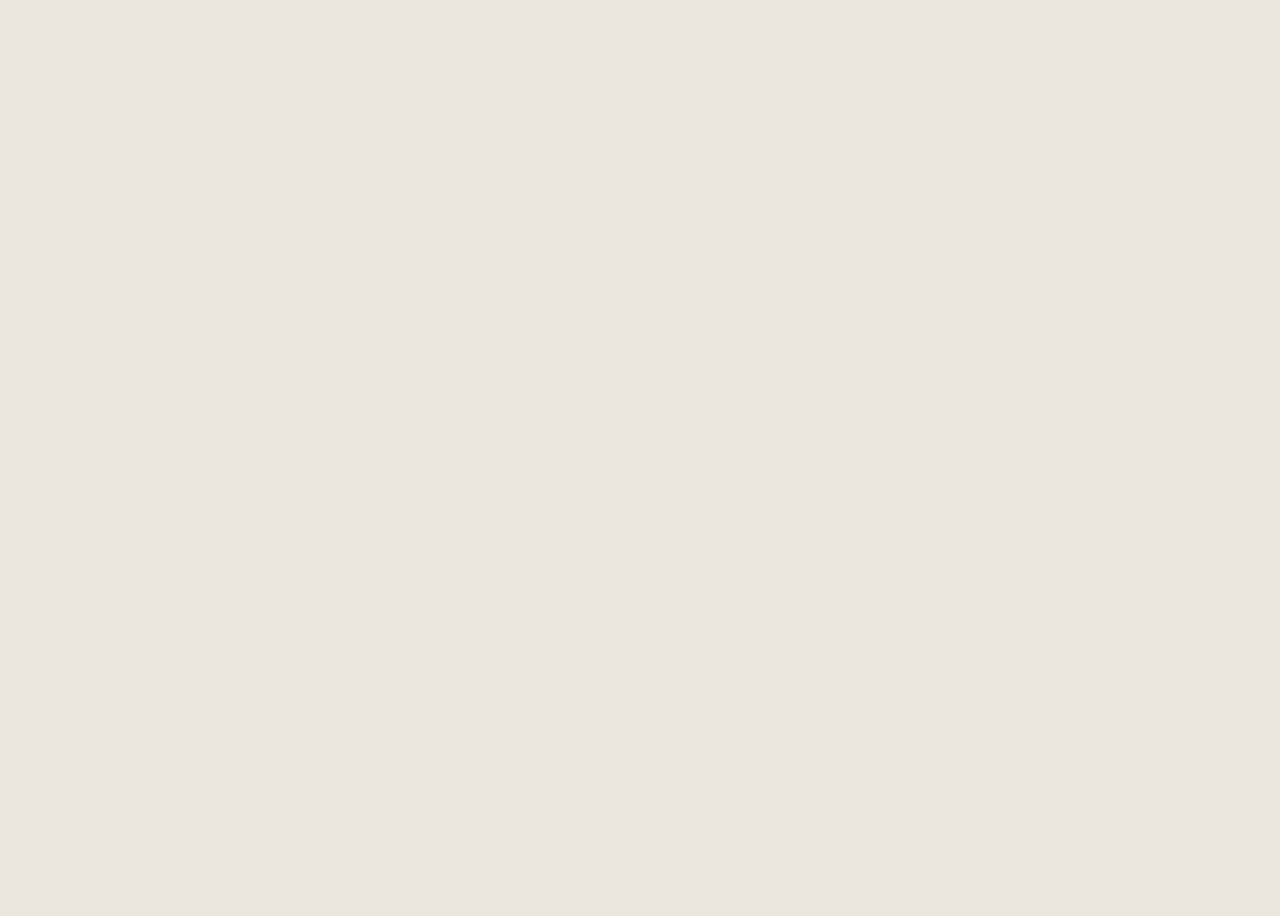
==== admin/index.html @ b7503c45 "feat: add password-protected blog panel at /admin Cloudflare Pages Functions under functions/api han" ====
<!doctype html>
<html lang="pt-BR">
<head>
<meta charset="utf-8">
<meta name="viewport" content="width=device-width, initial-scale=1">
<meta name="robots" content="noindex, nofollow">
<title>Painel do Blog | JUNO</title>
<link rel="icon" href="/favicon.ico" sizes="any">
<link rel="icon" href="/assets/img/favicon.svg" type="image/svg+xml">
<link rel="stylesheet" href="/assets/css/base.css">
<link rel="stylesheet" href="/admin/admin.css">
</head>
<body>
<div class="app">

<header class="top" id="top" hidden>
  <a href="/admin/" class="brand"><span class="juno-logo" aria-hidden="true"></span><span>Blog</span></a>
  <div class="top-actions">
    <a class="link" href="/blog.html" target="_blank" rel="noopener">Ver blog ↗</a>
    <button type="button" class="link" id="logout">Sair</button>
  </div>
</header>

<!-- login -->
<section class="view login" id="v-login" hidden>
  <form class="card login-card" id="login-form">
    <span class="juno-logo login-logo" aria-hidden="true"></span>
    <h1>Painel do blog</h1>
    <p class="mute">Entre com a senha pra escrever e publicar posts.</p>
    <label class="field">
      <span>Senha</span>
      <input type="password" id="password" autocomplete="current-password" required>
    </label>
    <p class="error" id="login-error" role="alert" hidden></p>
    <button type="submit" class="btn">Entrar</button>
  </form>
</section>

<!-- lista -->
<section class="view wrap-admin" id="v-list" hidden>
  <div class="list-head">
    <div>
      <h1>Posts</h1>
      <p class="mute" id="list-count"></p>
    </div>
    <button type="button" class="btn" id="new-post">+ Novo post</button>
  </div>
  <div id="list" class="list" aria-live="polite"></div>
</section>

<!-- editor -->
<section class="view wrap-admin" id="v-edit" hidden>
  <div class="edit-head">
    <button type="button" class="link" id="back">← Todos os posts</button>
    <span class="mute" id="draft-status" aria-live="polite"></span>
  </div>

  <div class="edit-grid">
    <div class="edit-main">
      <div class="tabs" role="tablist" aria-label="Idioma">
        <button type="button" role="tab" class="tab" data-lang="pt" aria-selected="true">Português</button>
        <button type="button" role="tab" class="tab" data-lang="en" aria-selected="false">Inglês <span class="mute">(opcional)</span></button>
      </div>
      <p class="hint" id="en-hint" hidden>Se deixar o inglês em branco, quem vê o site em inglês lê a versão em português.</p>

      <input class="title-input" id="f-title" placeholder="Título do post" aria-label="Título">
      <textarea class="excerpt-input" id="f-excerpt" rows="2" placeholder="Resumo curto (aparece na lista do blog)" aria-label="Resumo"></textarea>

      <div class="toolbar" role="toolbar" aria-label="Formatação">
        <button type="button" data-fmt="bold" title="Negrito"><strong>B</strong></button>
        <button type="button" data-fmt="italic" title="Itálico"><em>I</em></button>
        <button type="button" data-fmt="h2" title="Subtítulo">Subtítulo</button>
        <button type="button" data-fmt="h3" title="Subtítulo menor">Sub menor</button>
        <button type="button" data-fmt="quote" title="Citação">“ Citação</button>
        <button type="button" data-fmt="ul" title="Lista">• Lista</button>
        <button type="button" data-fmt="ol" title="Lista numerada">1. Lista</button>
        <button type="button" data-fmt="link" title="Link">Link</button>
        <button type="button" data-fmt="image" title="Imagem">Imagem</button>
        <button type="button" data-fmt="hr" title="Linha divisória">—</button>
      </div>
      <textarea class="body-input" id="f-body" placeholder="Escreva o texto aqui. Deixe uma linha em branco entre os parágrafos." aria-label="Texto do post"></textarea>
      <input type="file" id="body-image" accept="image/*" hidden>
    </div>

    <aside class="edit-side">
      <div class="card side-card">
        <button type="button" class="btn" id="publish">Publicar</button>
        <button type="button" class="btn ghost" id="preview">Pré-visualizar</button>
        <p class="error" id="edit-error" role="alert" hidden></p>
      </div>

      <div class="card side-card">
        <label class="field">
          <span>Data</span>
          <input type="date" id="f-date" required>
        </label>
        <label class="field">
          <span>Categoria</span>
          <input id="f-category" list="categories" placeholder="Ex.: Branding">
          <datalist id="categories"></datalist>
        </label>
        <label class="field">
          <span>Endereço do post</span>
          <input id="f-slug" placeholder="gerado-pelo-titulo" spellcheck="false">
          <small class="mute" id="slug-url"></small>
        </label>
      </div>

      <div class="card side-card">
        <span class="field-label">Capa <span class="mute">(opcional)</span></span>
        <div class="cover" id="cover-box">
          <img id="cover-img" alt="" hidden>
          <span class="mute" id="cover-empty">Sem capa</span>
        </div>
        <div class="row">
          <label class="btn ghost small">Escolher imagem<input type="file" id="cover-file" accept="image/*" hidden></label>
          <button type="button" class="btn ghost small" id="cover-remove" hidden>Remover</button>
        </div>
      </div>

      <details class="card side-card help">
        <summary>Como formatar o texto</summary>
        <ul>
          <li>Linha em branco separa parágrafos</li>
          <li><code>## Título</code> subtítulo</li>
          <li><code>**texto**</code> negrito, <code>*texto*</code> itálico</li>
          <li><code>&gt; texto</code> citação em destaque</li>
          <li><code>- item</code> lista, <code>1. item</code> lista numerada</li>
          <li><code>[texto](https://…)</code> link</li>
          <li><code>---</code> linha divisória</li>
        </ul>
      </details>
    </aside>
  </div>
</section>

<div class="toast" id="toast" role="status" hidden></div>
</div>
<script src="/assets/js/common.js"></script>
<script src="/admin/admin.js"></script>
</body>
</html>
---- admin/admin.css ----
/* JUNO, painel do blog */
:root{--bg:#ECE7DE;--fg:#0F0F0D;--mute:#6E675E;--body:#2E2B27;--line:rgba(15,15,13,.14);--card:#F4F1EB;--err:#B3261E}
body{background:var(--bg);color:var(--fg)}
[hidden]{display:none!important}
.app{min-height:100vh}
.mute{color:var(--mute)}
.wrap-admin{max-width:1240px;margin:0 auto;padding:0 clamp(16px,4vw,48px) 80px}
h1{margin:0;font-size:clamp(36px,5vw,56px);font-weight:900;letter-spacing:-.02em;line-height:1}

/* topo */
.top{position:sticky;top:0;z-index:20;display:flex;justify-content:space-between;align-items:center;gap:16px;padding:14px clamp(16px,4vw,48px);background:rgba(236,231,222,.86);backdrop-filter:blur(12px);-webkit-backdrop-filter:blur(12px);border-bottom:1px solid var(--line)}
.brand{display:flex;align-items:center;gap:12px;text-decoration:none;font-size:15px;color:var(--mute)}
.brand .juno-logo{display:block;height:18px;color:var(--fg)}
.top-actions{display:flex;gap:4px;align-items:center}
.link{background:none;border:0;font:inherit;font-size:15px;color:var(--fg);cursor:pointer;text-decoration:none;padding:10px 12px;border-radius:999px;min-height:44px;display:inline-flex;align-items:center}
.link:hover{opacity:1;background:rgba(15,15,13,.07)}

/* botões e campos */
.btn{display:inline-flex;align-items:center;justify-content:center;gap:8px;min-height:48px;padding:0 24px;border-radius:999px;border:1px solid var(--fg);background:var(--fg);color:var(--bg);font:inherit;font-size:15px;cursor:pointer;text-decoration:none;white-space:nowrap}
.btn:hover{opacity:.85;color:var(--bg)}
.btn.ghost{background:transparent;color:var(--fg)}
.btn.ghost:hover{background:var(--fg);color:var(--bg);opacity:1}
.btn.small{min-height:40px;padding:0 16px;font-size:14px}
.btn.danger{border-color:var(--err);color:var(--err);background:transparent}
.btn.danger:hover{background:var(--err);color:#fff;opacity:1}
.btn:disabled{opacity:.5;cursor:progress}
.card{background:var(--card);border:1px solid var(--line);border-radius:18px}
.field{display:flex;flex-direction:column;gap:8px;font-size:14px}
.field>span,.field-label{font-size:13px;letter-spacing:.5px;color:var(--mute)}
.field input{font:inherit;font-size:16px;color:var(--fg);background:var(--bg);border:1px solid var(--line);border-radius:10px;padding:11px 12px;min-height:44px;width:100%}
.field input:focus,.title-input:focus,.excerpt-input:focus,.body-input:focus{outline:2px solid var(--fg);outline-offset:1px}
.field small{font-size:12px;word-break:break-all}
.error{margin:0;color:var(--err);font-size:14px;line-height:1.4}
.hint{margin:0 0 8px;font-size:14px;color:var(--mute)}
.row{display:flex;gap:8px;flex-wrap:wrap}

/* login */
.login{min-height:100vh;display:flex;align-items:center;justify-content:center;padding:24px 16px}
.login-card{width:100%;max-width:400px;padding:36px 32px;display:flex;flex-direction:column;gap:18px}
.login-card h1{font-size:34px}
.login-card p{margin:0}
.login-logo{display:block;height:22px;width:max-content}

/* lista */
.list-head{display:flex;justify-content:space-between;align-items:flex-end;gap:16px;flex-wrap:wrap;padding:clamp(40px,6vw,72px) 0 28px}
.list-head p{margin:10px 0 0}
.post{display:grid;grid-template-columns:96px minmax(0,1fr) auto;gap:20px;align-items:center;padding:20px 0;border-top:1px solid var(--line)}
.post:last-child{border-bottom:1px solid var(--line)}
.post-thumb{width:96px;aspect-ratio:4/3;border-radius:10px;object-fit:cover;background:var(--card);border:1px solid var(--line);display:block}
.post h2{margin:0;font-size:clamp(19px,2vw,24px);font-weight:500;line-height:1.2}
.post p{margin:6px 0 0;font-size:14px;color:var(--mute)}
.post-actions{display:flex;gap:8px}
.empty{padding:56px 0;border-top:1px solid var(--line);color:var(--mute);font-size:18px}
@media (max-width:640px){.post{grid-template-columns:64px minmax(0,1fr)}.post-thumb{width:64px}.post-actions{grid-column:1/-1}}

/* editor */
.edit-head{display:flex;justify-content:space-between;align-items:center;gap:12px;padding:20px 0 8px;margin-left:-12px}
.edit-head .mute{font-size:13px}
.edit-grid{display:grid;grid-template-columns:minmax(0,1fr) 320px;gap:32px;align-items:start}
@media (max-width:900px){.edit-grid{grid-template-columns:1fr}}
.tabs{display:flex;gap:6px;margin:8px 0 16px}
.tab{font:inherit;font-size:14px;min-height:40px;padding:0 16px;border-radius:999px;border:1px solid var(--line);background:transparent;color:var(--fg);cursor:pointer}
.tab[aria-selected="true"]{background:var(--fg);color:var(--bg);border-color:var(--fg)}
.tab[aria-selected="true"] .mute{color:inherit;opacity:.7}
.title-input{display:block;width:100%;font:inherit;font-weight:900;font-size:clamp(30px,4vw,48px);line-height:1.05;letter-spacing:-.02em;color:var(--fg);background:transparent;border:0;border-radius:8px;padding:6px 0;margin:0}
.excerpt-input{display:block;width:100%;font:inherit;font-size:19px;line-height:1.45;font-weight:500;color:var(--body);background:transparent;border:0;border-radius:8px;padding:6px 0;margin:8px 0 20px;resize:vertical}
.title-input::placeholder,.excerpt-input::placeholder,.body-input::placeholder{color:var(--mute);opacity:.7}
.toolbar{position:sticky;top:73px;z-index:5;display:flex;flex-wrap:wrap;gap:4px;padding:6px;background:var(--card);border:1px solid var(--line);border-radius:14px 14px 0 0;border-bottom:0}
.toolbar button{font:inherit;font-size:14px;min-height:36px;min-width:36px;padding:0 10px;border:0;border-radius:8px;background:transparent;color:var(--fg);cursor:pointer}
.toolbar button:hover{background:rgba(15,15,13,.08)}
.body-input{display:block;width:100%;min-height:62vh;font:inherit;font-size:18px;line-height:1.7;color:var(--body);background:#FBFAF7;border:1px solid var(--line);border-radius:0 0 14px 14px;padding:20px clamp(16px,3vw,28px);resize:vertical}
.edit-side{display:flex;flex-direction:column;gap:16px;position:sticky;top:89px}
@media (max-width:900px){.edit-side{position:static}.body-input{min-height:45vh}}
.side-card{padding:20px;display:flex;flex-direction:column;gap:14px}
.cover{aspect-ratio:16/9;border-radius:10px;border:1px dashed var(--line);display:flex;align-items:center;justify-content:center;overflow:hidden;background:var(--bg);font-size:14px}
.cover img{width:100%;height:100%;object-fit:cover;display:block}
.help summary{cursor:pointer;font-size:14px}
.help ul{margin:0;padding-left:18px;font-size:13px;line-height:1.7;color:var(--body)}
.help code{font-size:12px;background:var(--bg);padding:1px 5px;border-radius:4px}

/* aviso */
.toast{position:fixed;left:50%;bottom:24px;transform:translateX(-50%);z-index:50;max-width:calc(100vw - 32px);padding:14px 22px;border-radius:999px;background:var(--fg);color:var(--bg);font-size:15px;box-shadow:0 10px 30px rgba(0,0,0,.2)}
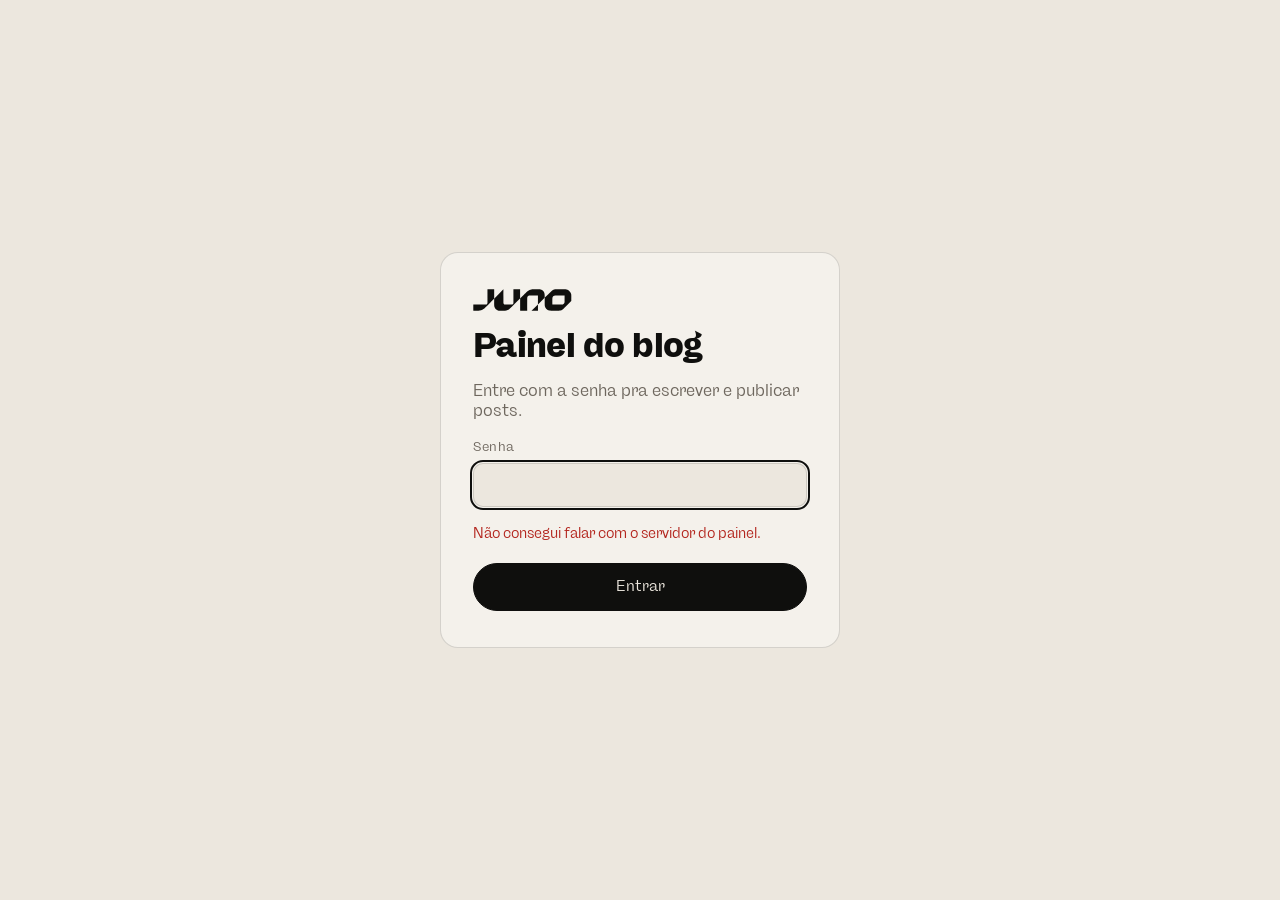
==== commit 3a989013: "feat: move the blog panel to PHP + MySQL with drafts The site runs on a Hostinger VPS, not Cloudflar" ====
--- a/admin/index.html
+++ b/admin/index.html
@@ -84,8 +84,10 @@
 
     <aside class="edit-side">
       <div class="card side-card">
+        <p class="status-line" id="status-line"></p>
         <button type="button" class="btn" id="publish">Publicar</button>
-        <button type="button" class="btn ghost" id="preview">Pré-visualizar</button>
+        <button type="button" class="btn ghost" id="save-draft">Salvar rascunho</button>
+        <button type="button" class="link preview-link" id="preview">Pré-visualizar ↗</button>
         <p class="error" id="edit-error" role="alert" hidden></p>
       </div>
 
--- a/assets/css/base.css
+++ b/assets/css/base.css
@@ -0,0 +1,26 @@
+@font-face{font-family:'Freigeist';src:url(../fonts/Freigeist-Light.woff2) format('woff2');font-weight:300;font-style:normal;font-display:swap}
+@font-face{font-family:'Freigeist';src:url(../fonts/Freigeist-Regular.woff2) format('woff2');font-weight:400;font-style:normal;font-display:swap}
+@font-face{font-family:'Freigeist';src:url(../fonts/Freigeist-Medium.woff2) format('woff2');font-weight:500;font-style:normal;font-display:swap}
+@font-face{font-family:'Freigeist';src:url(../fonts/Freigeist-Bold.woff2) format('woff2');font-weight:700;font-style:normal;font-display:swap}
+@font-face{font-family:'Freigeist';src:url(../fonts/Freigeist-Black.woff2) format('woff2');font-weight:900;font-style:normal;font-display:swap}
+*{box-sizing:border-box}
+html{scroll-behavior:smooth}
+body{margin:0;background:#0F0F0D;font-family:'Freigeist',system-ui,-apple-system,'Segoe UI',sans-serif;-webkit-font-smoothing:antialiased}
+a{color:inherit}
+a:hover{color:inherit;opacity:.7}
+img,video{max-width:100%}
+.wrap{max-width:1280px;margin:0 auto;padding-inline:clamp(20px,5vw,80px)}
+.nav{display:flex;align-items:center;justify-content:space-between;gap:24px;width:100%;max-width:740px;border-radius:999px;padding:6px 6px 6px 24px;backdrop-filter:blur(14px) saturate(170%);-webkit-backdrop-filter:blur(14px) saturate(170%);transition:background-color .5s ease,color .5s ease,border-color .5s ease}
+.glass-light{--nfg:#0F0F0D;--nbg:#ECE7DE;background:rgba(236,231,222,.62);color:#0F0F0D;border:1px solid rgba(255,255,255,.4)}
+.glass-dark{--nfg:#ECE7DE;--nbg:#0F0F0D;background:rgba(15,15,13,.55);color:#ECE7DE;border:1px solid rgba(255,255,255,.12)}
+.navlinks{display:flex;gap:2px;align-items:center}
+.navlink{color:inherit;text-decoration:none;font-size:15px;font-weight:400;padding:10px 12px;border-radius:999px}
+.navlink:hover{opacity:1;background:rgba(127,127,127,.18)}
+.navlink[aria-current="page"]{background:rgba(127,127,127,.18)}
+.cta{white-space:nowrap;display:inline-flex;align-items:center;min-height:44px;padding:0 20px;border-radius:999px;background:var(--nfg);color:var(--nbg);text-decoration:none;font-size:15px;font-weight:400;transition:background-color .5s ease,color .5s ease}
+.cta:hover{opacity:.85;color:var(--nbg)}
+.langbtn{width:48px;height:48px;border-radius:50%;font:inherit;font-size:14px;font-weight:500;cursor:pointer;backdrop-filter:blur(14px) saturate(170%);-webkit-backdrop-filter:blur(14px) saturate(170%);transition:background-color .5s ease,color .5s ease,border-color .5s ease}
+.juno-logo svg{display:block;height:100%;width:auto}
+@keyframes marquee{to{transform:translateX(-50%)}}
+:focus-visible{outline:2px solid currentColor;outline-offset:3px}
+@media (max-width:820px){.navlinks{display:none}}
--- a/admin/admin.css
+++ b/admin/admin.css
@@ -80,3 +80,9 @@
 
 /* aviso */
 .toast{position:fixed;left:50%;bottom:24px;transform:translateX(-50%);z-index:50;max-width:calc(100vw - 32px);padding:14px 22px;border-radius:999px;background:var(--fg);color:var(--bg);font-size:15px;box-shadow:0 10px 30px rgba(0,0,0,.2)}
+
+/* status do post */
+.badge{display:inline-flex;align-items:center;min-height:22px;padding:0 9px;margin-right:8px;border-radius:999px;border:1px solid var(--line);font-size:12px;letter-spacing:.3px;color:var(--mute);background:var(--bg);vertical-align:1px}
+.badge.on{background:#DDE8C8;border-color:#B9CC94;color:#2F4A12}
+.status-line{margin:0;font-size:13px;color:var(--mute)}
+.preview-link{align-self:center;font-size:14px}
